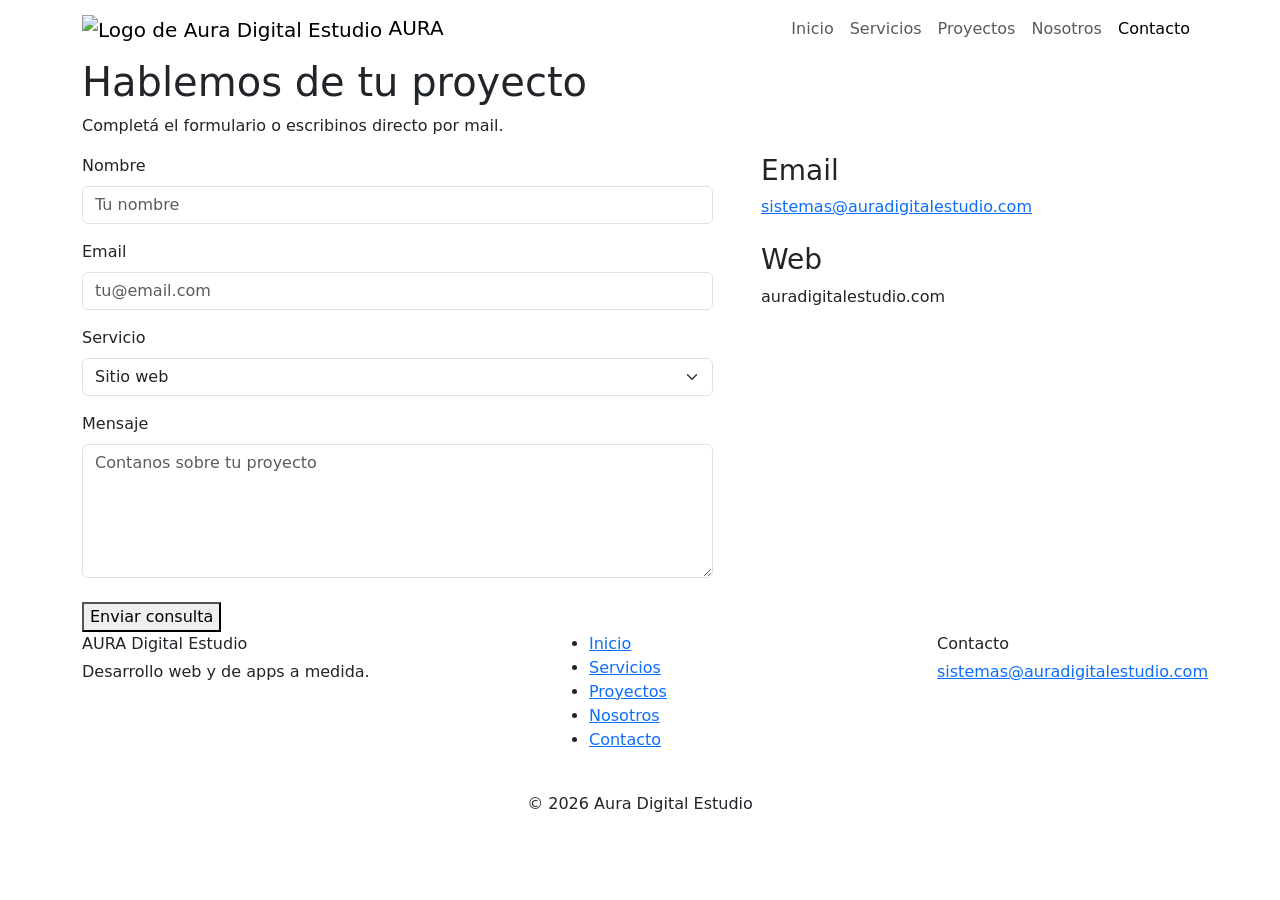
==== pages/contacto.html @ eecd5e2a "Agrega 5 páginas HTML semánticas con navbar Bootstrap, AOS y README" ====
<!DOCTYPE html>
<html lang="es">
<head>
  <meta charset="UTF-8">
  <meta name="viewport" content="width=device-width, initial-scale=1.0">
  <title>Contacto | Aura Digital Estudio</title>
  <meta name="description" content="Contactá a Aura Digital Estudio para cotizar tu sitio web o aplicación.">
  <meta name="keywords" content="contacto, presupuesto web, cotizar sitio, Aura Digital Estudio">
  <link rel="icon" href="../assets/img/logo-aura.svg" type="image/svg+xml">
  <link rel="preconnect" href="https://fonts.googleapis.com">
  <link href="https://fonts.googleapis.com/css2?family=Poppins:wght@400;500;600;700&display=swap" rel="stylesheet">
  <link href="https://cdn.jsdelivr.net/npm/bootstrap@5.3.3/dist/css/bootstrap.min.css" rel="stylesheet">
  <link href="https://unpkg.com/aos@2.3.4/dist/aos.css" rel="stylesheet">
  <link rel="stylesheet" href="../styles/main.css">
</head>
<body>
  <header>
    <nav class="navbar navbar-expand-lg navbar-aura sticky-top" aria-label="Navegación principal">
      <div class="container">
        <a class="navbar-brand" href="../index.html">
          <img src="../assets/img/logo-aura.svg" alt="Logo de Aura Digital Estudio">
          <span>AURA</span>
        </a>
        <button class="navbar-toggler" type="button" data-bs-toggle="collapse" data-bs-target="#navAura" aria-controls="navAura" aria-expanded="false" aria-label="Abrir menú">
          <span class="navbar-toggler-icon"></span>
        </button>
        <div class="collapse navbar-collapse" id="navAura">
          <ul class="navbar-nav ms-auto">
          <li class="nav-item"><a class="nav-link" href="../index.html">Inicio</a></li>
          <li class="nav-item"><a class="nav-link" href="servicios.html">Servicios</a></li>
          <li class="nav-item"><a class="nav-link" href="proyectos.html">Proyectos</a></li>
          <li class="nav-item"><a class="nav-link" href="nosotros.html">Nosotros</a></li>
          <li class="nav-item"><a class="nav-link active" aria-current="page" href="contacto.html">Contacto</a></li>
          </ul>
        </div>
      </div>
    </nav>
  </header>

  <main>
    <section class="page-hero">
      <div class="container">
        <h1 data-aos="fade-down">Hablemos de tu <span class="text-gradient">proyecto</span></h1>
        <p data-aos="fade-up">Completá el formulario o escribinos directo por mail.</p>
      </div>
    </section>

    <section class="section">
      <div class="container">
        <div class="row g-5">
          <div class="col-12 col-lg-7" data-aos="fade-up">
            <form class="contact-form" action="mailto:sistemas@auradigitalestudio.com" method="post" enctype="text/plain">
              <div class="mb-3">
                <label for="nombre" class="form-label">Nombre</label>
                <input type="text" class="form-control" id="nombre" name="nombre" placeholder="Tu nombre" required>
              </div>
              <div class="mb-3">
                <label for="email" class="form-label">Email</label>
                <input type="email" class="form-control" id="email" name="email" placeholder="tu@email.com" required>
              </div>
              <div class="mb-3">
                <label for="servicio" class="form-label">Servicio</label>
                <select class="form-select" id="servicio" name="servicio">
                  <option>Sitio web</option>
                  <option>Tienda online</option>
                  <option>Aplicación a medida</option>
                  <option>Otro</option>
                </select>
              </div>
              <div class="mb-4">
                <label for="mensaje" class="form-label">Mensaje</label>
                <textarea class="form-control" id="mensaje" name="mensaje" rows="5" placeholder="Contanos sobre tu proyecto" required></textarea>
              </div>
              <button type="submit" class="btn-aura">Enviar consulta</button>
            </form>
          </div>
          <aside class="col-12 col-lg-5" data-aos="fade-left">
            <article class="value-card mb-4">
              <h3>Email</h3>
              <p><a href="mailto:sistemas@auradigitalestudio.com">sistemas@auradigitalestudio.com</a></p>
            </article>
            <article class="value-card">
              <h3>Web</h3>
              <p>auradigitalestudio.com</p>
            </article>
          </aside>
        </div>
      </div>
    </section>
  </main>

  <footer class="footer">
    <div class="container">
      <div class="row gy-4">
        <div class="col-12 col-md-5">
          <p class="footer__brand mb-1">AURA Digital Estudio</p>
          <p class="mb-0">Desarrollo web y de apps a medida.</p>
        </div>
        <nav class="col-6 col-md-4" aria-label="Enlaces del pie">
          <ul>
            <li><a href="../index.html">Inicio</a></li>
            <li><a href="servicios.html">Servicios</a></li>
            <li><a href="proyectos.html">Proyectos</a></li>
            <li><a href="nosotros.html">Nosotros</a></li>
            <li><a href="contacto.html">Contacto</a></li>
          </ul>
        </nav>
        <div class="col-6 col-md-3">
          <p class="mb-1">Contacto</p>
          <a href="mailto:sistemas@auradigitalestudio.com">sistemas@auradigitalestudio.com</a>
        </div>
      </div>
      <p class="text-center mt-4 mb-0">&copy; 2026 Aura Digital Estudio</p>
    </div>
  </footer>

  <script src="https://cdn.jsdelivr.net/npm/bootstrap@5.3.3/dist/js/bootstrap.bundle.min.js"></script>
  <script src="https://unpkg.com/aos@2.3.4/dist/aos.js"></script>
  <script>AOS.init({ duration: 800, once: true });</script>
</body>
</html>
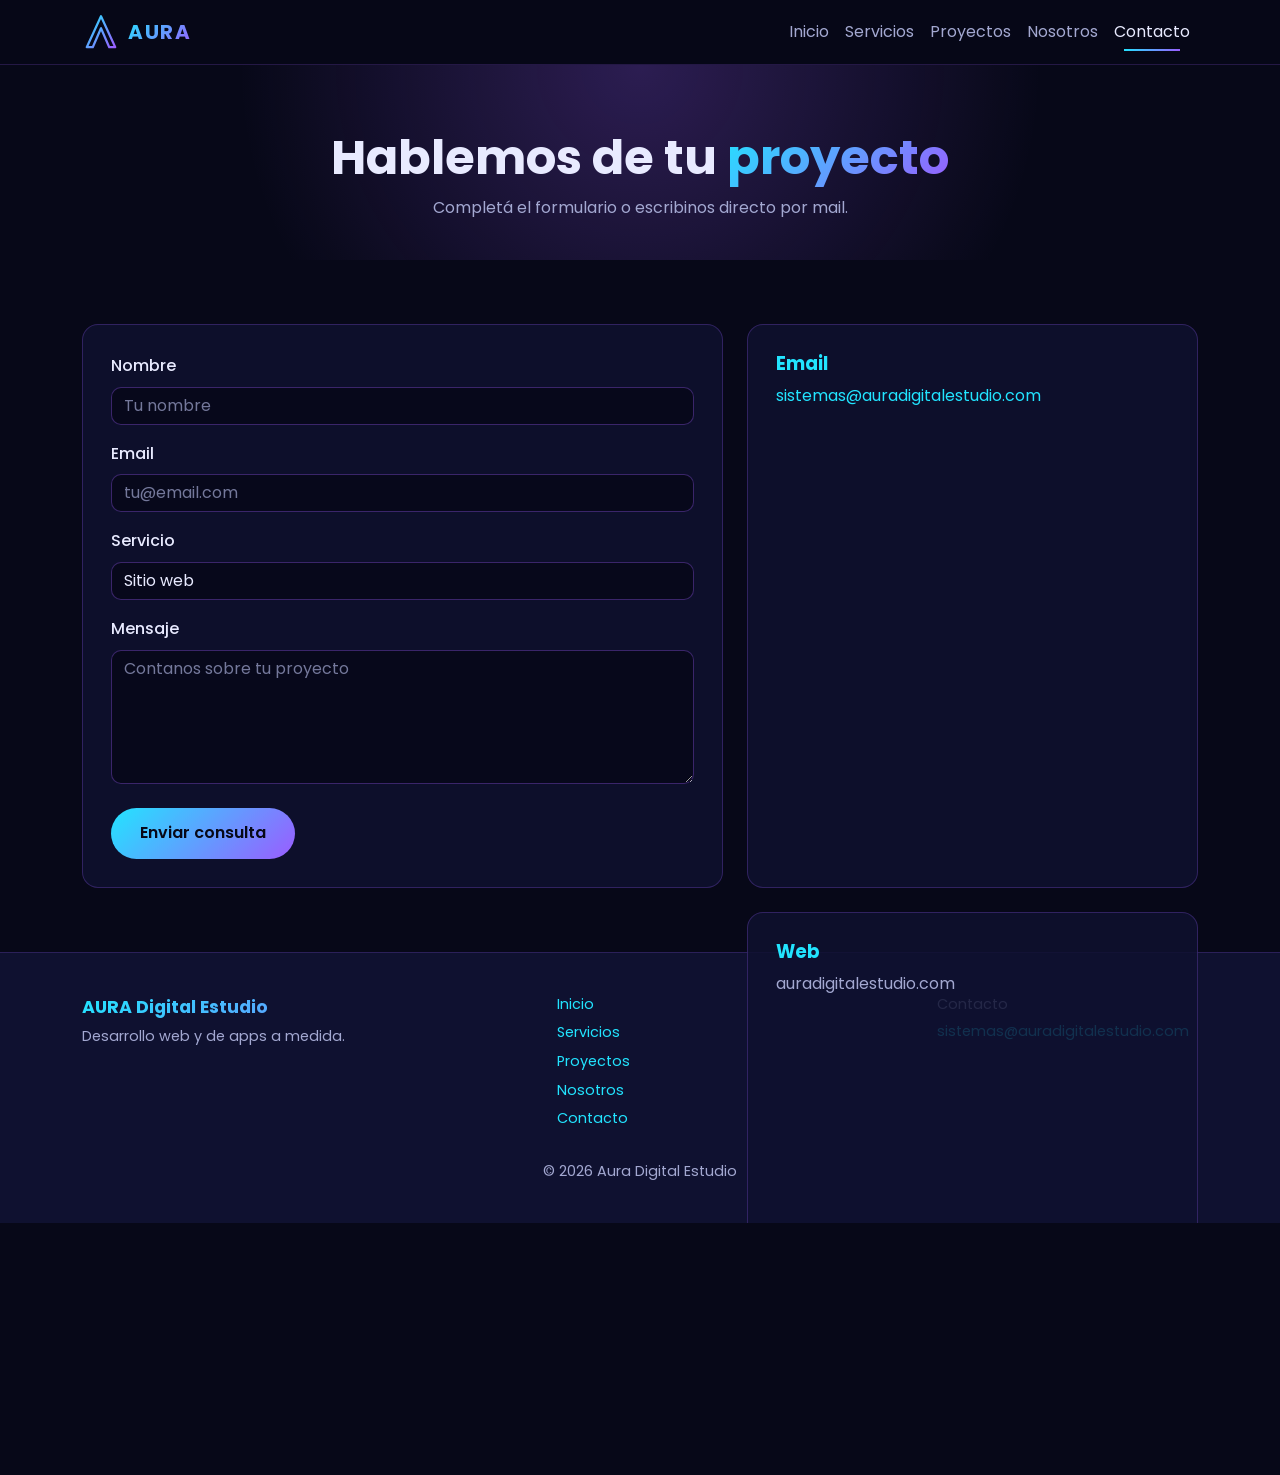
==== commit 5c5e855a: "Corrige scroll horizontal en mobile y ajusta textos largos" ====
--- a/pages/contacto.html
+++ b/pages/contacto.html
@@ -47,7 +47,7 @@
 
     <section class="section">
       <div class="container">
-        <div class="row g-5">
+        <div class="row g-4">
           <div class="col-12 col-lg-7" data-aos="fade-up">
             <form class="contact-form" action="mailto:sistemas@auradigitalestudio.com" method="post" enctype="text/plain">
               <div class="mb-3">
--- a/styles/main.css
+++ b/styles/main.css
@@ -0,0 +1,382 @@
+.cta, .steps .step, .contact-form, .service-card, .client-card, .value-card {
+  background: rgba(15, 17, 48, 0.85);
+  border: 1px solid rgba(155, 92, 255, 0.25);
+  border-radius: 16px;
+  padding: 1.75rem;
+  height: 100%;
+}
+
+.section {
+  padding: 4rem 0;
+}
+
+*, *::before, *::after {
+  box-sizing: border-box;
+}
+
+html {
+  scroll-behavior: smooth;
+  overflow-x: hidden;
+}
+
+main {
+  overflow-x: clip;
+}
+
+body {
+  margin: 0;
+  font-family: "Poppins", system-ui, sans-serif;
+  background: #070818;
+  color: #e8eaff;
+  overflow-x: hidden;
+  line-height: 1.6;
+}
+
+img {
+  max-width: 100%;
+  height: auto;
+  display: block;
+}
+
+a {
+  color: #22e4ff;
+  text-decoration: none;
+  transition: color 0.3s ease;
+}
+a:hover {
+  color: #9b5cff;
+}
+
+h1, h2, h3 {
+  font-weight: 700;
+  line-height: 1.2;
+}
+
+.text-gradient {
+  background: linear-gradient(135deg, #22e4ff 0%, #9b5cff 100%);
+  -webkit-background-clip: text;
+  background-clip: text;
+  color: transparent;
+}
+
+.text-muted-aura {
+  color: #a3a8d1;
+}
+
+.section--alt {
+  background: #0f1130;
+}
+.section__title {
+  font-size: clamp(1.75rem, 4vw, 2.5rem);
+  margin-bottom: 1rem;
+  text-align: center;
+}
+.section__lead {
+  color: #a3a8d1;
+  text-align: center;
+  max-width: 640px;
+  margin: 0 auto 2.5rem;
+}
+
+@keyframes float {
+  0%, 100% {
+    transform: translateY(0);
+  }
+  50% {
+    transform: translateY(-14px);
+  }
+}
+@keyframes glow-pulse {
+  0%, 100% {
+    filter: drop-shadow(0 0 8px rgba(34, 228, 255, 0.6));
+  }
+  50% {
+    filter: drop-shadow(0 0 22px rgba(155, 92, 255, 0.9));
+  }
+}
+.anim-float {
+  animation: float 5s ease-in-out infinite;
+}
+
+.anim-glow {
+  animation: glow-pulse 4s ease-in-out infinite;
+}
+
+@media (prefers-reduced-motion: reduce) {
+  .anim-float, .anim-glow {
+    animation: none;
+  }
+}
+.navbar-aura {
+  background: rgba(7, 8, 24, 0.9);
+  backdrop-filter: blur(10px);
+  border-bottom: 1px solid rgba(155, 92, 255, 0.2);
+}
+.navbar-aura .navbar-brand {
+  display: flex;
+  flex-direction: row;
+  align-items: center;
+  justify-content: center;
+  gap: 0.5rem;
+  color: #e8eaff;
+  font-weight: 700;
+  letter-spacing: 0.08em;
+}
+.navbar-aura .navbar-brand img {
+  width: 38px;
+}
+.navbar-aura .navbar-brand span {
+  background: linear-gradient(135deg, #22e4ff 0%, #9b5cff 100%);
+  -webkit-background-clip: text;
+  background-clip: text;
+  color: transparent;
+}
+.navbar-aura .nav-link {
+  color: #a3a8d1;
+  position: relative;
+  transition: color 0.3s ease;
+}
+.navbar-aura .nav-link::after {
+  content: "";
+  position: absolute;
+  left: 50%;
+  bottom: 2px;
+  width: 0;
+  height: 2px;
+  background: linear-gradient(135deg, #22e4ff 0%, #9b5cff 100%);
+  transition: width 0.3s ease, left 0.3s ease;
+}
+.navbar-aura .nav-link:hover, .navbar-aura .nav-link.active {
+  color: #e8eaff;
+}
+.navbar-aura .nav-link:hover::after, .navbar-aura .nav-link.active::after {
+  width: 60%;
+  left: 20%;
+}
+.navbar-aura .navbar-toggler {
+  border-color: rgba(34, 228, 255, 0.5);
+}
+.navbar-aura .navbar-toggler:focus {
+  box-shadow: 0 0 6px rgba(34, 228, 255, 0.55), 0 0 12px rgba(34, 228, 255, 0.25);
+}
+.navbar-aura .navbar-toggler-icon {
+  filter: invert(1);
+}
+
+.footer {
+  background: #0f1130;
+  border-top: 1px solid rgba(155, 92, 255, 0.2);
+  padding: 2.5rem 0;
+  color: #a3a8d1;
+  font-size: 0.9rem;
+}
+.footer a {
+  overflow-wrap: anywhere;
+}
+.footer__brand {
+  background: linear-gradient(135deg, #22e4ff 0%, #9b5cff 100%);
+  -webkit-background-clip: text;
+  background-clip: text;
+  color: transparent;
+  font-weight: 700;
+  font-size: 1.1rem;
+}
+.footer ul {
+  list-style: none;
+  padding: 0;
+  margin: 0;
+}
+.footer ul li {
+  margin-bottom: 0.35rem;
+}
+
+.btn-aura {
+  display: inline-block;
+  padding: 0.8rem 1.8rem;
+  border-radius: 999px;
+  border: none;
+  font-weight: 600;
+  color: #070818;
+  background: linear-gradient(135deg, #22e4ff 0%, #9b5cff 100%);
+  transition: transform 0.3s ease, box-shadow 0.3s ease;
+}
+.btn-aura:hover {
+  color: #070818;
+  transform: translateY(-3px);
+  box-shadow: 0 0 14px rgba(34, 228, 255, 0.55), 0 0 28px rgba(34, 228, 255, 0.25);
+}
+.btn-aura--outline {
+  background: transparent;
+  color: #e8eaff;
+  border: 2px solid #22e4ff;
+}
+.btn-aura--outline:hover {
+  color: #e8eaff;
+  background: rgba(34, 228, 255, 0.1);
+}
+
+.service-card {
+  transition: transform 0.3s ease, border-color 0.3s ease;
+}
+.service-card__icon {
+  font-size: 2.25rem;
+  margin-bottom: 1rem;
+}
+.service-card h3 {
+  font-size: 1.3rem;
+}
+.service-card p {
+  color: #a3a8d1;
+}
+.service-card:hover {
+  transform: translateY(-6px);
+  border-color: #22e4ff;
+  box-shadow: 0 0 10px rgba(155, 92, 255, 0.55), 0 0 20px rgba(155, 92, 255, 0.25);
+}
+.service-card--soon {
+  opacity: 0.7;
+}
+.service-card--soon .badge-soon {
+  display: inline-block;
+  font-size: 0.75rem;
+  padding: 0.2rem 0.7rem;
+  border-radius: 999px;
+  border: 1px solid #9b5cff;
+  color: #9b5cff;
+  margin-bottom: 0.75rem;
+}
+
+.client-card {
+  display: flex;
+  flex-direction: column;
+  align-items: center;
+  justify-content: center;
+  gap: 0.5rem;
+  text-align: center;
+  font-size: 1.25rem;
+  font-weight: 600;
+  letter-spacing: 0.06em;
+  transition: border-color 0.3s ease;
+}
+.client-card:hover {
+  border-color: #22e4ff;
+}
+
+.value-card {
+  overflow-wrap: anywhere;
+}
+.value-card h3 {
+  font-size: 1.15rem;
+  color: #22e4ff;
+}
+.value-card p {
+  color: #a3a8d1;
+  margin: 0;
+}
+
+.contact-form label {
+  color: #e8eaff;
+  font-weight: 500;
+}
+.contact-form .form-control, .contact-form .form-select {
+  background: rgba(7, 8, 24, 0.8);
+  border: 1px solid rgba(155, 92, 255, 0.35);
+  color: #e8eaff;
+  border-radius: 10px;
+  transition: border-color 0.3s ease, box-shadow 0.3s ease;
+}
+.contact-form .form-control::placeholder, .contact-form .form-select::placeholder {
+  color: rgba(163, 168, 209, 0.7);
+}
+.contact-form .form-control:focus, .contact-form .form-select:focus {
+  border-color: #22e4ff;
+  background: rgba(7, 8, 24, 0.9);
+  color: #e8eaff;
+  box-shadow: 0 0 6px rgba(34, 228, 255, 0.55), 0 0 12px rgba(34, 228, 255, 0.25);
+}
+.contact-form .form-select option {
+  background: #070818;
+}
+
+.hero {
+  min-height: calc(100vh - 70px);
+  display: flex;
+  flex-direction: column;
+  align-items: center;
+  justify-content: center;
+  gap: 1rem;
+  text-align: center;
+  padding: 3rem 0;
+  background: radial-gradient(circle at 20% 30%, rgba(155, 92, 255, 0.25), transparent 45%), radial-gradient(circle at 80% 70%, rgba(34, 228, 255, 0.18), transparent 45%), #070818;
+}
+.hero__logo {
+  width: 140px;
+  margin: 0 auto 1.5rem;
+}
+@media (min-width: 768px) {
+  .hero__logo {
+    width: 180px;
+  }
+}
+.hero__title {
+  font-size: clamp(2rem, 6vw, 3.75rem);
+  margin-bottom: 1rem;
+}
+.hero__text {
+  color: #a3a8d1;
+  max-width: 620px;
+  margin: 0 auto 2rem;
+  font-size: 1.05rem;
+}
+.hero__actions {
+  display: flex;
+  flex-direction: row;
+  align-items: center;
+  justify-content: center;
+  gap: 1rem;
+  flex-wrap: wrap;
+}
+
+.page-hero {
+  padding: 4rem 0 2.5rem;
+  text-align: center;
+  background: radial-gradient(circle at 50% 0%, rgba(155, 92, 255, 0.25), transparent 60%), #070818;
+}
+.page-hero h1 {
+  font-size: clamp(2rem, 5vw, 3rem);
+}
+.page-hero p {
+  color: #a3a8d1;
+  max-width: 620px;
+  margin: 0 auto;
+}
+
+.cta {
+  text-align: center;
+  background: linear-gradient(135deg, rgba(34, 228, 255, 0.12), rgba(155, 92, 255, 0.18));
+}
+
+.steps {
+  counter-reset: step;
+}
+.steps .step {
+  position: relative;
+  padding-top: 3rem;
+}
+.steps .step::before {
+  counter-increment: step;
+  content: "0" counter(step);
+  position: absolute;
+  top: 1rem;
+  left: 1.75rem;
+  font-weight: 700;
+  background: linear-gradient(135deg, #22e4ff 0%, #9b5cff 100%);
+  -webkit-background-clip: text;
+  background-clip: text;
+  color: transparent;
+  font-size: 1.5rem;
+}
+.steps .step p {
+  color: #a3a8d1;
+  margin: 0;
+}
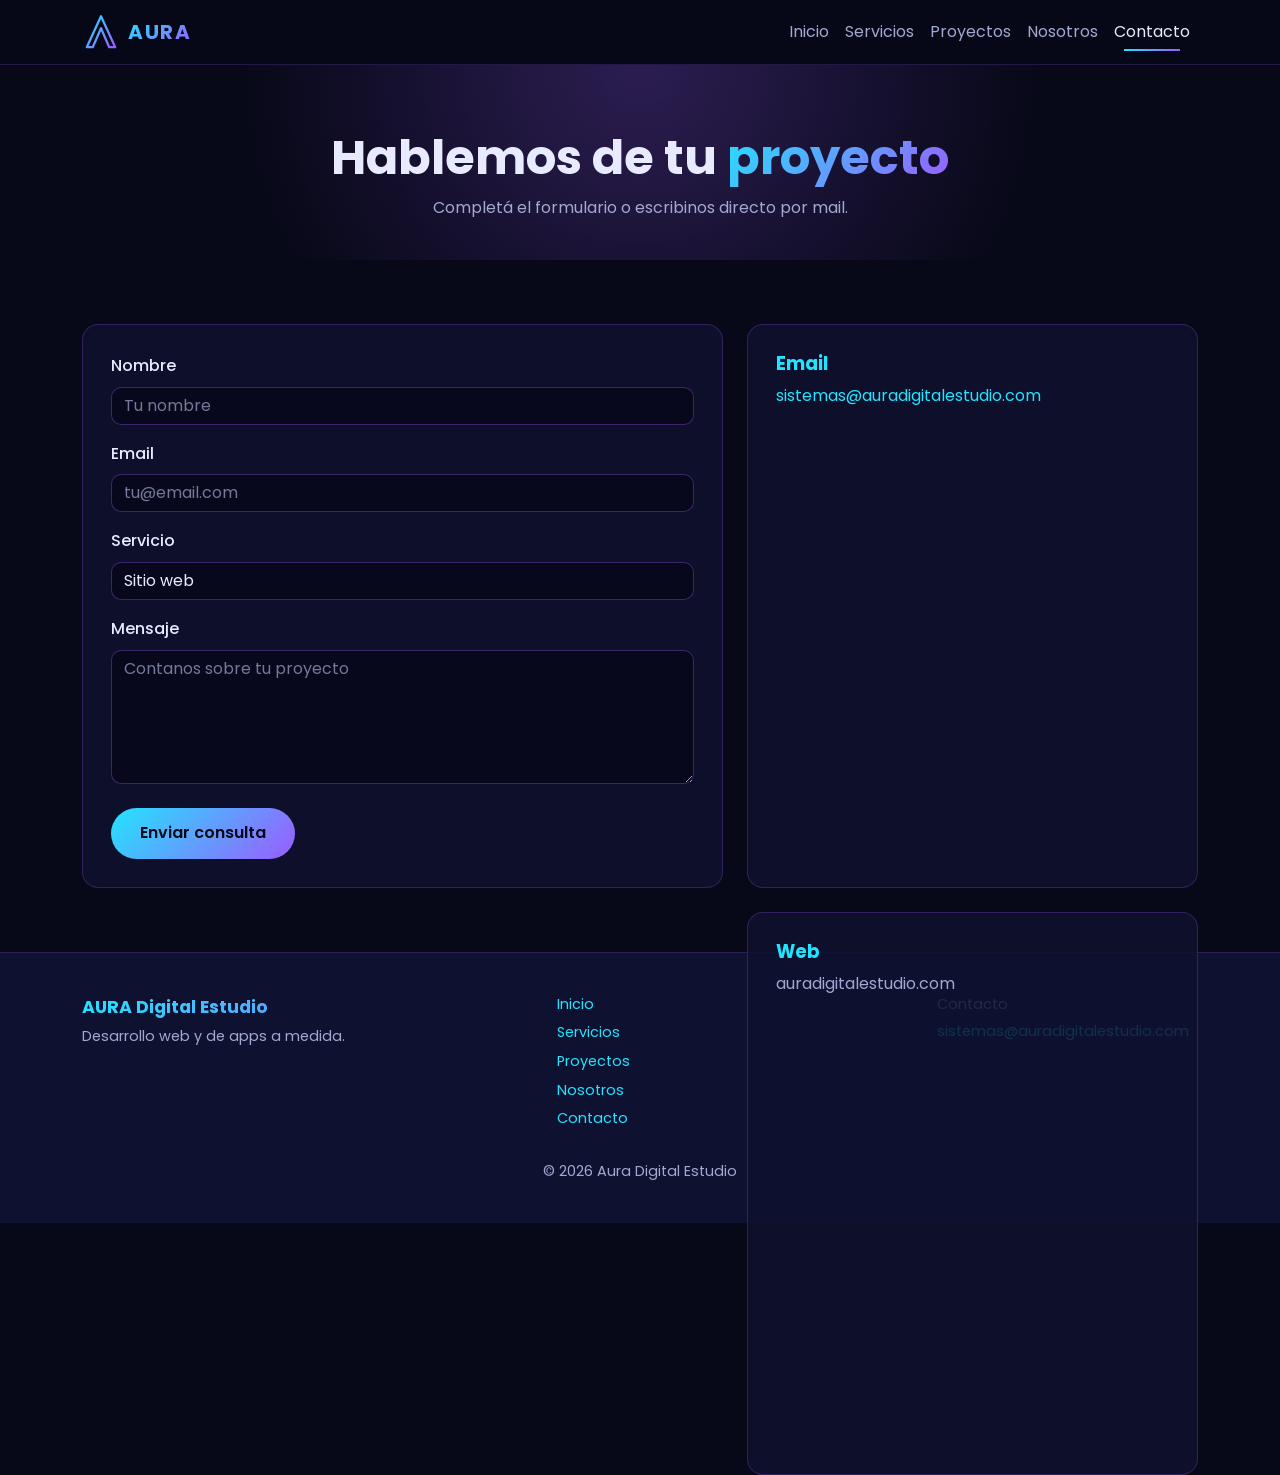
==== commit 8fb3a3f1: "Corrige navbar sticky, agrega Netlify Forms, SRI en CDNs y mejoras de accesibilidad" ====
--- a/pages/contacto.html
+++ b/pages/contacto.html
@@ -8,17 +8,18 @@
   <meta name="keywords" content="contacto, presupuesto web, cotizar sitio, Aura Digital Estudio">
   <link rel="icon" href="../assets/img/logo-aura.svg" type="image/svg+xml">
   <link rel="preconnect" href="https://fonts.googleapis.com">
+  <link rel="preconnect" href="https://fonts.gstatic.com" crossorigin>
   <link href="https://fonts.googleapis.com/css2?family=Poppins:wght@400;500;600;700&display=swap" rel="stylesheet">
-  <link href="https://cdn.jsdelivr.net/npm/bootstrap@5.3.3/dist/css/bootstrap.min.css" rel="stylesheet">
-  <link href="https://unpkg.com/aos@2.3.4/dist/aos.css" rel="stylesheet">
+  <link href="https://cdn.jsdelivr.net/npm/bootstrap@5.3.3/dist/css/bootstrap.min.css" rel="stylesheet" integrity="sha384-QWTKZyjpPEjISv5WaRU9OFeRpok6YctnYmDr5pNlyT2bRjXh0JMhjY6hW+ALEwIH" crossorigin="anonymous">
+  <link href="https://unpkg.com/aos@2.3.4/dist/aos.css" rel="stylesheet" integrity="sha384-/rJKQnzOkEo+daG0jMjU1IwwY9unxt1NBw3Ef2fmOJ3PW/TfAg2KXVoWwMZQZtw9" crossorigin="anonymous">
   <link rel="stylesheet" href="../styles/main.css">
 </head>
 <body>
-  <header>
-    <nav class="navbar navbar-expand-lg navbar-aura sticky-top" aria-label="Navegación principal">
+  <header class="sticky-top">
+    <nav class="navbar navbar-expand-lg navbar-aura" aria-label="Navegación principal">
       <div class="container">
         <a class="navbar-brand" href="../index.html">
-          <img src="../assets/img/logo-aura.svg" alt="Logo de Aura Digital Estudio">
+          <img src="../assets/img/logo-aura.svg" alt="Logo de Aura Digital Estudio" width="38" height="38">
           <span>AURA</span>
         </a>
         <button class="navbar-toggler" type="button" data-bs-toggle="collapse" data-bs-target="#navAura" aria-controls="navAura" aria-expanded="false" aria-label="Abrir menú">
@@ -49,7 +50,9 @@
       <div class="container">
         <div class="row g-4">
           <div class="col-12 col-lg-7" data-aos="fade-up">
-            <form class="contact-form" action="mailto:sistemas@auradigitalestudio.com" method="post" enctype="text/plain">
+            <form class="contact-form" name="contacto" method="POST" data-netlify="true" netlify-honeypot="bot-field">
+              <input type="hidden" name="form-name" value="contacto">
+              <p class="d-none"><label>No completar: <input name="bot-field"></label></p>
               <div class="mb-3">
                 <label for="nombre" class="form-label">Nombre</label>
                 <input type="text" class="form-control" id="nombre" name="nombre" placeholder="Tu nombre" required>
@@ -74,7 +77,8 @@
               <button type="submit" class="btn-aura">Enviar consulta</button>
             </form>
           </div>
-          <aside class="col-12 col-lg-5" data-aos="fade-left">
+          <aside class="col-12 col-lg-5" data-aos="fade-left" aria-labelledby="datos-contacto">
+            <h2 id="datos-contacto" class="visually-hidden">Datos de contacto</h2>
             <article class="value-card mb-4">
               <h3>Email</h3>
               <p><a href="mailto:sistemas@auradigitalestudio.com">sistemas@auradigitalestudio.com</a></p>
@@ -114,8 +118,14 @@
     </div>
   </footer>
 
-  <script src="https://cdn.jsdelivr.net/npm/bootstrap@5.3.3/dist/js/bootstrap.bundle.min.js"></script>
-  <script src="https://unpkg.com/aos@2.3.4/dist/aos.js"></script>
-  <script>AOS.init({ duration: 800, once: true });</script>
+  <script src="https://cdn.jsdelivr.net/npm/bootstrap@5.3.3/dist/js/bootstrap.bundle.min.js" integrity="sha384-YvpcrYf0tY3lHB60NNkmXc5s9fDVZLESaAA55NDzOxhy9GkcIdslK1eN7N6jIeHz" crossorigin="anonymous"></script>
+  <script src="https://unpkg.com/aos@2.3.4/dist/aos.js" integrity="sha384-n1AULnKdMJlK1oQCLNDL9qZsDgXtH6jRYFCpBtWFc+a9Yve0KSoMn575rk755NJZ" crossorigin="anonymous"></script>
+  <script>
+    AOS.init({
+      duration: 800,
+      once: true,
+      disable: window.matchMedia('(prefers-reduced-motion: reduce)').matches
+    });
+  </script>
 </body>
 </html>
--- a/styles/main.css
+++ b/styles/main.css
@@ -28,7 +28,6 @@
   font-family: "Poppins", system-ui, sans-serif;
   background: #070818;
   color: #e8eaff;
-  overflow-x: hidden;
   line-height: 1.6;
 }
 
@@ -300,6 +299,7 @@
 
 .hero {
   min-height: calc(100vh - 70px);
+  min-height: calc(100svh - 70px);
   display: flex;
   flex-direction: column;
   align-items: center;
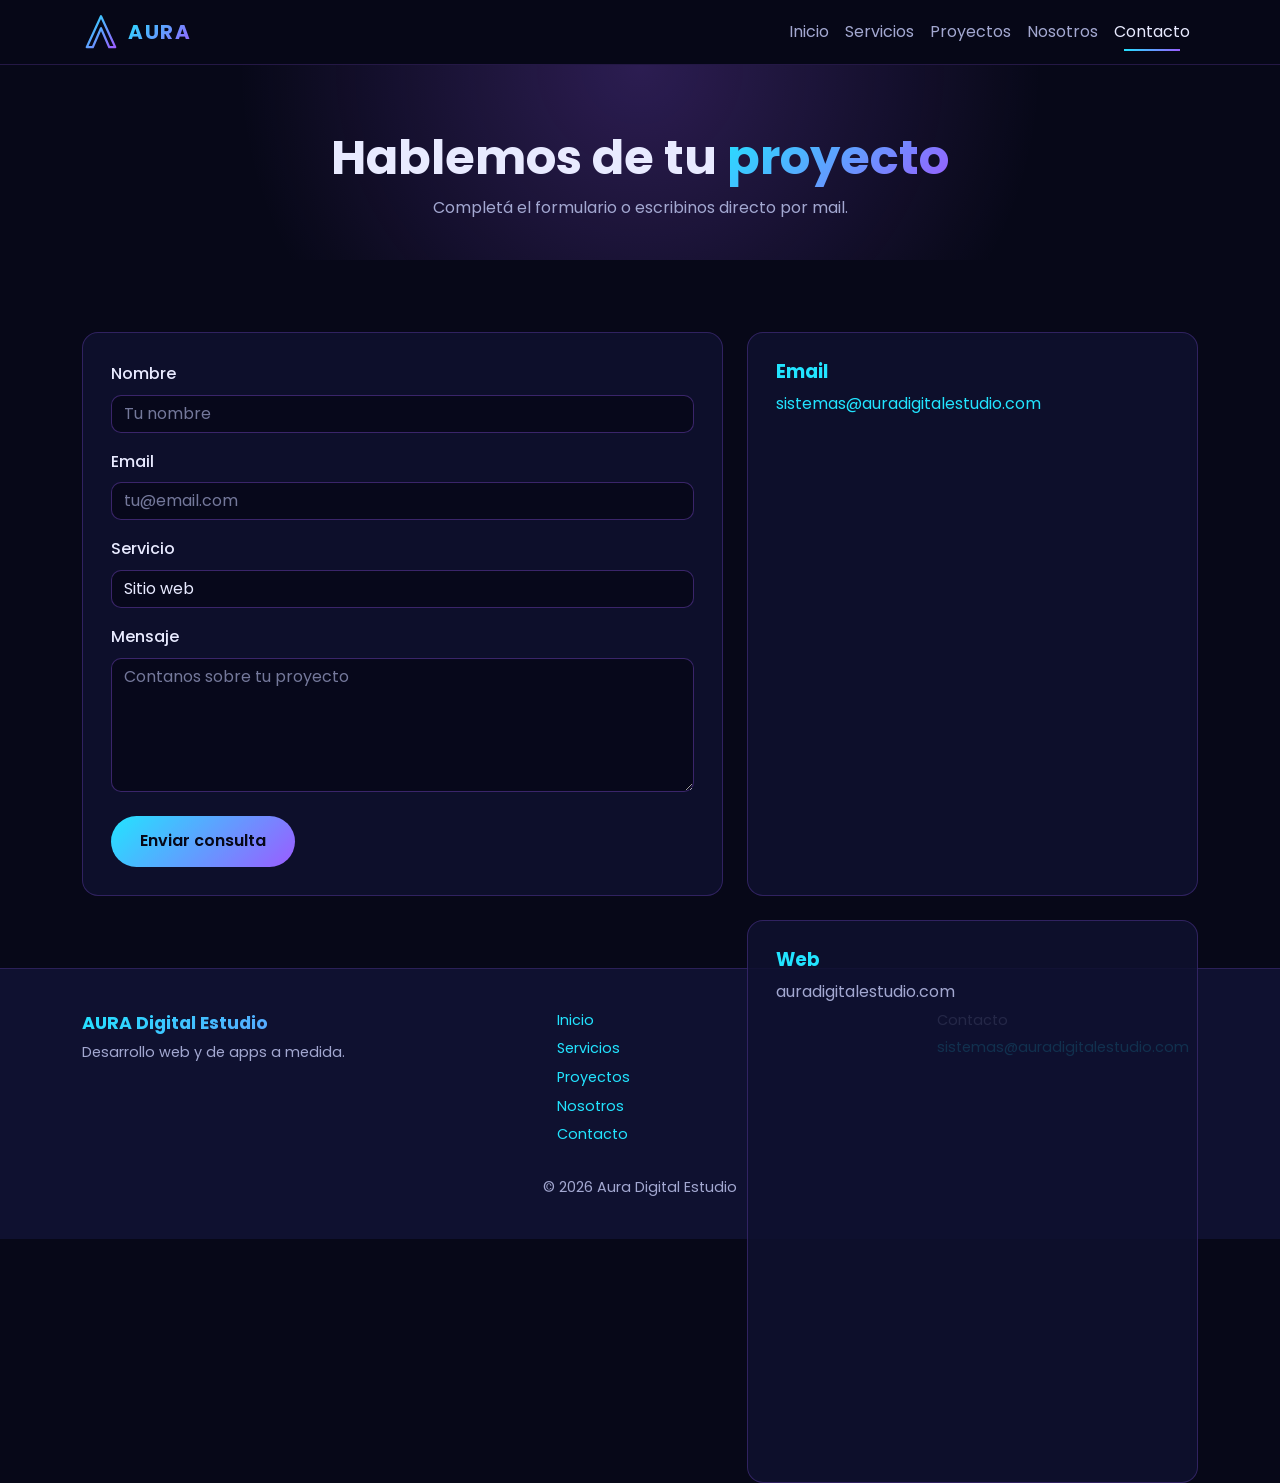
==== commit 3db0825a: "Mejora indentación y agrega media queries responsive con mixins" ====
--- a/pages/contacto.html
+++ b/pages/contacto.html
@@ -1,131 +1,194 @@
-<!DOCTYPE html>
+<!doctype html>
 <html lang="es">
-<head>
-  <meta charset="UTF-8">
-  <meta name="viewport" content="width=device-width, initial-scale=1.0">
-  <title>Contacto | Aura Digital Estudio</title>
-  <meta name="description" content="Contactá a Aura Digital Estudio para cotizar tu sitio web o aplicación.">
-  <meta name="keywords" content="contacto, presupuesto web, cotizar sitio, Aura Digital Estudio">
-  <link rel="icon" href="../assets/img/logo-aura.svg" type="image/svg+xml">
-  <link rel="preconnect" href="https://fonts.googleapis.com">
-  <link rel="preconnect" href="https://fonts.gstatic.com" crossorigin>
-  <link href="https://fonts.googleapis.com/css2?family=Poppins:wght@400;500;600;700&display=swap" rel="stylesheet">
-  <link href="https://cdn.jsdelivr.net/npm/bootstrap@5.3.3/dist/css/bootstrap.min.css" rel="stylesheet" integrity="sha384-QWTKZyjpPEjISv5WaRU9OFeRpok6YctnYmDr5pNlyT2bRjXh0JMhjY6hW+ALEwIH" crossorigin="anonymous">
-  <link href="https://unpkg.com/aos@2.3.4/dist/aos.css" rel="stylesheet" integrity="sha384-/rJKQnzOkEo+daG0jMjU1IwwY9unxt1NBw3Ef2fmOJ3PW/TfAg2KXVoWwMZQZtw9" crossorigin="anonymous">
-  <link rel="stylesheet" href="../styles/main.css">
-</head>
-<body>
-  <header class="sticky-top">
-    <nav class="navbar navbar-expand-lg navbar-aura" aria-label="Navegación principal">
+  <head>
+    <meta charset="UTF-8" />
+    <meta name="viewport" content="width=device-width, initial-scale=1.0" />
+    <title>Contacto | Aura Digital Estudio</title>
+    <meta name="description" content="Contactá a Aura Digital Estudio para cotizar tu sitio web o aplicación." />
+    <meta name="keywords" content="contacto, presupuesto web, cotizar sitio, Aura Digital Estudio" />
+    <link rel="canonical" href="https://aura-digital-estudio.netlify.app/pages/contacto.html" />
+    <link rel="icon" href="../assets/img/logo-aura.svg" type="image/svg+xml" />
+    <link rel="apple-touch-icon" href="../assets/img/apple-touch-icon.png" />
+    <meta name="theme-color" content="#070818" />
+    <!-- Open Graph / redes sociales -->
+    <meta property="og:type" content="website" />
+    <meta property="og:locale" content="es_AR" />
+    <meta property="og:site_name" content="Aura Digital Estudio" />
+    <meta property="og:title" content="Contacto | Aura Digital Estudio" />
+    <meta property="og:description" content="Contactá a Aura Digital Estudio para cotizar tu sitio web o aplicación." />
+    <meta property="og:url" content="https://aura-digital-estudio.netlify.app/pages/contacto.html" />
+    <meta property="og:image" content="https://aura-digital-estudio.netlify.app/assets/img/og-aura.jpg" />
+    <meta property="og:image:width" content="1200" />
+    <meta property="og:image:height" content="630" />
+    <meta property="og:image:alt" content="Logo de Aura Digital Estudio sobre fondo oscuro" />
+    <meta name="twitter:card" content="summary_large_image" />
+    <link rel="preconnect" href="https://fonts.googleapis.com" />
+    <link rel="preconnect" href="https://fonts.gstatic.com" crossorigin />
+    <link href="https://fonts.googleapis.com/css2?family=Poppins:wght@400;500;600;700&display=swap" rel="stylesheet" />
+    <link
+      href="https://cdn.jsdelivr.net/npm/bootstrap@5.3.3/dist/css/bootstrap.min.css"
+      rel="stylesheet"
+      integrity="sha384-QWTKZyjpPEjISv5WaRU9OFeRpok6YctnYmDr5pNlyT2bRjXh0JMhjY6hW+ALEwIH"
+      crossorigin="anonymous"
+    />
+    <link
+      href="https://unpkg.com/aos@2.3.4/dist/aos.css"
+      rel="stylesheet"
+      integrity="sha384-/rJKQnzOkEo+daG0jMjU1IwwY9unxt1NBw3Ef2fmOJ3PW/TfAg2KXVoWwMZQZtw9"
+      crossorigin="anonymous"
+    />
+    <link rel="stylesheet" href="../styles/style.css" />
+  </head>
+  <body>
+    <header class="sticky-top">
+      <nav class="navbar navbar-expand-lg navbar-aura" aria-label="Navegación principal">
+        <div class="container">
+          <a class="navbar-brand" href="../index.html">
+            <img src="../assets/img/logo-aura.svg" alt="Logo de Aura Digital Estudio" width="38" height="38" />
+            <span>AURA</span>
+          </a>
+          <button
+            class="navbar-toggler"
+            type="button"
+            data-bs-toggle="collapse"
+            data-bs-target="#navAura"
+            aria-controls="navAura"
+            aria-expanded="false"
+            aria-label="Abrir menú"
+          >
+            <span class="navbar-toggler-icon"></span>
+          </button>
+          <div class="collapse navbar-collapse" id="navAura">
+            <ul class="navbar-nav ms-auto">
+              <li class="nav-item"><a class="nav-link" href="../index.html">Inicio</a></li>
+              <li class="nav-item"><a class="nav-link" href="servicios.html">Servicios</a></li>
+              <li class="nav-item"><a class="nav-link" href="proyectos.html">Proyectos</a></li>
+              <li class="nav-item"><a class="nav-link" href="nosotros.html">Nosotros</a></li>
+              <li class="nav-item"><a class="nav-link active" aria-current="page" href="contacto.html">Contacto</a></li>
+            </ul>
+          </div>
+        </div>
+      </nav>
+    </header>
+
+    <main>
+      <section class="page-hero">
+        <div class="container">
+          <h1 data-aos="fade-down">
+            Hablemos de tu
+            <span class="text-gradient">proyecto</span>
+          </h1>
+          <p data-aos="fade-up">Completá el formulario o escribinos directo por mail.</p>
+        </div>
+      </section>
+
+      <section class="section">
+        <div class="container">
+          <div class="row g-4">
+            <div class="col-12 col-lg-7" data-aos="fade-up">
+              <form class="contact-form" name="contacto" method="POST" data-netlify="true" netlify-honeypot="bot-field">
+                <input type="hidden" name="form-name" value="contacto" />
+                <p class="d-none">
+                  <label>
+                    No completar:
+                    <input name="bot-field" />
+                  </label>
+                </p>
+                <div class="mb-3">
+                  <label for="nombre" class="form-label">Nombre</label>
+                  <input type="text" class="form-control" id="nombre" name="nombre" placeholder="Tu nombre" required />
+                </div>
+                <div class="mb-3">
+                  <label for="email" class="form-label">Email</label>
+                  <input
+                    type="email"
+                    class="form-control"
+                    id="email"
+                    name="email"
+                    placeholder="tu@email.com"
+                    required
+                  />
+                </div>
+                <div class="mb-3">
+                  <label for="servicio" class="form-label">Servicio</label>
+                  <select class="form-select" id="servicio" name="servicio">
+                    <option>Sitio web</option>
+                    <option>Tienda online</option>
+                    <option>Aplicación a medida</option>
+                    <option>Otro</option>
+                  </select>
+                </div>
+                <div class="mb-4">
+                  <label for="mensaje" class="form-label">Mensaje</label>
+                  <textarea
+                    class="form-control"
+                    id="mensaje"
+                    name="mensaje"
+                    rows="5"
+                    placeholder="Contanos sobre tu proyecto"
+                    required
+                  ></textarea>
+                </div>
+                <button type="submit" class="btn-aura">Enviar consulta</button>
+              </form>
+            </div>
+            <aside class="col-12 col-lg-5" data-aos="fade-left" aria-labelledby="datos-contacto">
+              <h2 id="datos-contacto" class="visually-hidden">Datos de contacto</h2>
+              <article class="value-card mb-4">
+                <h3>Email</h3>
+                <p><a href="mailto:sistemas@auradigitalestudio.com">sistemas@auradigitalestudio.com</a></p>
+              </article>
+              <article class="value-card">
+                <h3>Web</h3>
+                <p>auradigitalestudio.com</p>
+              </article>
+            </aside>
+          </div>
+        </div>
+      </section>
+    </main>
+
+    <footer class="footer">
       <div class="container">
-        <a class="navbar-brand" href="../index.html">
-          <img src="../assets/img/logo-aura.svg" alt="Logo de Aura Digital Estudio" width="38" height="38">
-          <span>AURA</span>
-        </a>
-        <button class="navbar-toggler" type="button" data-bs-toggle="collapse" data-bs-target="#navAura" aria-controls="navAura" aria-expanded="false" aria-label="Abrir menú">
-          <span class="navbar-toggler-icon"></span>
-        </button>
-        <div class="collapse navbar-collapse" id="navAura">
-          <ul class="navbar-nav ms-auto">
-          <li class="nav-item"><a class="nav-link" href="../index.html">Inicio</a></li>
-          <li class="nav-item"><a class="nav-link" href="servicios.html">Servicios</a></li>
-          <li class="nav-item"><a class="nav-link" href="proyectos.html">Proyectos</a></li>
-          <li class="nav-item"><a class="nav-link" href="nosotros.html">Nosotros</a></li>
-          <li class="nav-item"><a class="nav-link active" aria-current="page" href="contacto.html">Contacto</a></li>
-          </ul>
+        <div class="row gy-4">
+          <div class="col-12 col-md-5">
+            <p class="footer__brand mb-1">AURA Digital Estudio</p>
+            <p class="mb-0">Desarrollo web y de apps a medida.</p>
+          </div>
+          <nav class="col-6 col-md-4" aria-label="Enlaces del pie">
+            <ul>
+              <li><a href="../index.html">Inicio</a></li>
+              <li><a href="servicios.html">Servicios</a></li>
+              <li><a href="proyectos.html">Proyectos</a></li>
+              <li><a href="nosotros.html">Nosotros</a></li>
+              <li><a href="contacto.html">Contacto</a></li>
+            </ul>
+          </nav>
+          <div class="col-6 col-md-3">
+            <p class="mb-1">Contacto</p>
+            <a href="mailto:sistemas@auradigitalestudio.com">sistemas@auradigitalestudio.com</a>
+          </div>
         </div>
+        <p class="text-center mt-4 mb-0">&copy; 2026 Aura Digital Estudio</p>
       </div>
-    </nav>
-  </header>
+    </footer>
 
-  <main>
-    <section class="page-hero">
-      <div class="container">
-        <h1 data-aos="fade-down">Hablemos de tu <span class="text-gradient">proyecto</span></h1>
-        <p data-aos="fade-up">Completá el formulario o escribinos directo por mail.</p>
-      </div>
-    </section>
-
-    <section class="section">
-      <div class="container">
-        <div class="row g-4">
-          <div class="col-12 col-lg-7" data-aos="fade-up">
-            <form class="contact-form" name="contacto" method="POST" data-netlify="true" netlify-honeypot="bot-field">
-              <input type="hidden" name="form-name" value="contacto">
-              <p class="d-none"><label>No completar: <input name="bot-field"></label></p>
-              <div class="mb-3">
-                <label for="nombre" class="form-label">Nombre</label>
-                <input type="text" class="form-control" id="nombre" name="nombre" placeholder="Tu nombre" required>
-              </div>
-              <div class="mb-3">
-                <label for="email" class="form-label">Email</label>
-                <input type="email" class="form-control" id="email" name="email" placeholder="tu@email.com" required>
-              </div>
-              <div class="mb-3">
-                <label for="servicio" class="form-label">Servicio</label>
-                <select class="form-select" id="servicio" name="servicio">
-                  <option>Sitio web</option>
-                  <option>Tienda online</option>
-                  <option>Aplicación a medida</option>
-                  <option>Otro</option>
-                </select>
-              </div>
-              <div class="mb-4">
-                <label for="mensaje" class="form-label">Mensaje</label>
-                <textarea class="form-control" id="mensaje" name="mensaje" rows="5" placeholder="Contanos sobre tu proyecto" required></textarea>
-              </div>
-              <button type="submit" class="btn-aura">Enviar consulta</button>
-            </form>
-          </div>
-          <aside class="col-12 col-lg-5" data-aos="fade-left" aria-labelledby="datos-contacto">
-            <h2 id="datos-contacto" class="visually-hidden">Datos de contacto</h2>
-            <article class="value-card mb-4">
-              <h3>Email</h3>
-              <p><a href="mailto:sistemas@auradigitalestudio.com">sistemas@auradigitalestudio.com</a></p>
-            </article>
-            <article class="value-card">
-              <h3>Web</h3>
-              <p>auradigitalestudio.com</p>
-            </article>
-          </aside>
-        </div>
-      </div>
-    </section>
-  </main>
-
-  <footer class="footer">
-    <div class="container">
-      <div class="row gy-4">
-        <div class="col-12 col-md-5">
-          <p class="footer__brand mb-1">AURA Digital Estudio</p>
-          <p class="mb-0">Desarrollo web y de apps a medida.</p>
-        </div>
-        <nav class="col-6 col-md-4" aria-label="Enlaces del pie">
-          <ul>
-            <li><a href="../index.html">Inicio</a></li>
-            <li><a href="servicios.html">Servicios</a></li>
-            <li><a href="proyectos.html">Proyectos</a></li>
-            <li><a href="nosotros.html">Nosotros</a></li>
-            <li><a href="contacto.html">Contacto</a></li>
-          </ul>
-        </nav>
-        <div class="col-6 col-md-3">
-          <p class="mb-1">Contacto</p>
-          <a href="mailto:sistemas@auradigitalestudio.com">sistemas@auradigitalestudio.com</a>
-        </div>
-      </div>
-      <p class="text-center mt-4 mb-0">&copy; 2026 Aura Digital Estudio</p>
-    </div>
-  </footer>
-
-  <script src="https://cdn.jsdelivr.net/npm/bootstrap@5.3.3/dist/js/bootstrap.bundle.min.js" integrity="sha384-YvpcrYf0tY3lHB60NNkmXc5s9fDVZLESaAA55NDzOxhy9GkcIdslK1eN7N6jIeHz" crossorigin="anonymous"></script>
-  <script src="https://unpkg.com/aos@2.3.4/dist/aos.js" integrity="sha384-n1AULnKdMJlK1oQCLNDL9qZsDgXtH6jRYFCpBtWFc+a9Yve0KSoMn575rk755NJZ" crossorigin="anonymous"></script>
-  <script>
-    AOS.init({
-      duration: 800,
-      once: true,
-      disable: window.matchMedia('(prefers-reduced-motion: reduce)').matches
-    });
-  </script>
-</body>
+    <script
+      src="https://cdn.jsdelivr.net/npm/bootstrap@5.3.3/dist/js/bootstrap.bundle.min.js"
+      integrity="sha384-YvpcrYf0tY3lHB60NNkmXc5s9fDVZLESaAA55NDzOxhy9GkcIdslK1eN7N6jIeHz"
+      crossorigin="anonymous"
+    ></script>
+    <script
+      src="https://unpkg.com/aos@2.3.4/dist/aos.js"
+      integrity="sha384-n1AULnKdMJlK1oQCLNDL9qZsDgXtH6jRYFCpBtWFc+a9Yve0KSoMn575rk755NJZ"
+      crossorigin="anonymous"
+    ></script>
+    <script>
+      AOS.init({
+        duration: 800,
+        once: true,
+        disable: window.matchMedia("(prefers-reduced-motion: reduce)").matches,
+      });
+    </script>
+  </body>
 </html>
--- a/styles/style.css
+++ b/styles/style.css
@@ -0,0 +1,445 @@
+.cta, .steps .step, .contact-form, .service-card, .client-card, .value-card {
+  background: rgba(15, 17, 48, 0.85);
+  border: 1px solid rgba(155, 92, 255, 0.25);
+  border-radius: 16px;
+  padding: 1.25rem;
+  height: 100%;
+}
+@media (min-width: 768px) {
+  .cta, .steps .step, .contact-form, .service-card, .client-card, .value-card {
+    padding: 1.75rem;
+  }
+}
+
+.section {
+  padding: 2.5rem 0;
+}
+@media (min-width: 768px) {
+  .section {
+    padding: 3.5rem 0;
+  }
+}
+@media (min-width: 992px) {
+  .section {
+    padding: 4.5rem 0;
+  }
+}
+
+*,
+*::before,
+*::after {
+  box-sizing: border-box;
+}
+
+html {
+  scroll-behavior: smooth;
+  overflow-x: hidden;
+}
+
+main {
+  overflow-x: clip;
+}
+
+body {
+  margin: 0;
+  font-family: "Poppins", system-ui, sans-serif;
+  background: #070818;
+  color: #e8eaff;
+  line-height: 1.6;
+}
+
+img {
+  max-width: 100%;
+  height: auto;
+  display: block;
+}
+
+a {
+  color: #22e4ff;
+  text-decoration: none;
+  transition: color 0.3s ease;
+}
+a:hover {
+  color: #9b5cff;
+}
+
+h1,
+h2,
+h3 {
+  font-weight: 700;
+  line-height: 1.2;
+}
+
+.text-gradient {
+  background: linear-gradient(135deg, #22e4ff 0%, #9b5cff 100%);
+  -webkit-background-clip: text;
+  background-clip: text;
+  color: transparent;
+}
+
+.text-muted-aura {
+  color: #a3a8d1;
+}
+
+.section--alt {
+  background: #0f1130;
+}
+.section__title {
+  font-size: clamp(1.75rem, 4vw, 2.5rem);
+  margin-bottom: 1rem;
+  text-align: center;
+}
+.section__lead {
+  color: #a3a8d1;
+  text-align: center;
+  max-width: 640px;
+  margin: 0 auto 2.5rem;
+}
+
+@keyframes float {
+  0%, 100% {
+    transform: translateY(0);
+  }
+  50% {
+    transform: translateY(-14px);
+  }
+}
+@keyframes glow-pulse {
+  0%, 100% {
+    filter: drop-shadow(0 0 8px rgba(34, 228, 255, 0.6));
+  }
+  50% {
+    filter: drop-shadow(0 0 22px rgba(155, 92, 255, 0.9));
+  }
+}
+.anim-float {
+  animation: float 5s ease-in-out infinite;
+}
+
+.anim-glow {
+  animation: glow-pulse 4s ease-in-out infinite;
+}
+
+@media (prefers-reduced-motion: reduce) {
+  .anim-float,
+  .anim-glow {
+    animation: none;
+  }
+}
+.navbar-aura {
+  background: rgba(7, 8, 24, 0.9);
+  backdrop-filter: blur(10px);
+  border-bottom: 1px solid rgba(155, 92, 255, 0.2);
+}
+.navbar-aura .navbar-brand {
+  display: flex;
+  flex-direction: row;
+  align-items: center;
+  justify-content: center;
+  gap: 0.5rem;
+  color: #e8eaff;
+  font-weight: 700;
+  letter-spacing: 0.08em;
+}
+.navbar-aura .navbar-brand img {
+  width: 38px;
+}
+.navbar-aura .navbar-brand span {
+  background: linear-gradient(135deg, #22e4ff 0%, #9b5cff 100%);
+  -webkit-background-clip: text;
+  background-clip: text;
+  color: transparent;
+}
+.navbar-aura .navbar-collapse {
+  text-align: center;
+  padding: 1rem 0;
+}
+@media (min-width: 992px) {
+  .navbar-aura .navbar-collapse {
+    text-align: left;
+    padding: 0;
+  }
+}
+.navbar-aura .nav-link {
+  color: #a3a8d1;
+  position: relative;
+  padding: 0.6rem 0;
+  transition: color 0.3s ease;
+}
+@media (min-width: 992px) {
+  .navbar-aura .nav-link {
+    padding: 0.5rem 0.9rem;
+  }
+}
+.navbar-aura .nav-link::after {
+  content: "";
+  position: absolute;
+  left: 50%;
+  bottom: 2px;
+  width: 0;
+  height: 2px;
+  background: linear-gradient(135deg, #22e4ff 0%, #9b5cff 100%);
+  transition: width 0.3s ease, left 0.3s ease;
+}
+.navbar-aura .nav-link:hover, .navbar-aura .nav-link.active {
+  color: #e8eaff;
+}
+.navbar-aura .nav-link:hover::after, .navbar-aura .nav-link.active::after {
+  width: 60%;
+  left: 20%;
+}
+.navbar-aura .navbar-toggler {
+  border-color: rgba(34, 228, 255, 0.5);
+}
+.navbar-aura .navbar-toggler:focus {
+  box-shadow: 0 0 6px rgba(34, 228, 255, 0.55), 0 0 12px rgba(34, 228, 255, 0.25);
+}
+.navbar-aura .navbar-toggler-icon {
+  filter: invert(1);
+}
+
+.footer {
+  background: #0f1130;
+  border-top: 1px solid rgba(155, 92, 255, 0.2);
+  padding: 2.5rem 0;
+  color: #a3a8d1;
+  font-size: 0.9rem;
+  text-align: center;
+}
+@media (min-width: 768px) {
+  .footer {
+    text-align: left;
+  }
+}
+.footer a {
+  overflow-wrap: anywhere;
+}
+.footer__brand {
+  background: linear-gradient(135deg, #22e4ff 0%, #9b5cff 100%);
+  -webkit-background-clip: text;
+  background-clip: text;
+  color: transparent;
+  font-weight: 700;
+  font-size: 1.1rem;
+}
+.footer ul {
+  list-style: none;
+  padding: 0;
+  margin: 0;
+}
+.footer ul li {
+  margin-bottom: 0.35rem;
+}
+
+.btn-aura {
+  display: inline-block;
+  padding: 0.8rem 1.8rem;
+  border-radius: 999px;
+  border: none;
+  font-weight: 600;
+  color: #070818;
+  background: linear-gradient(135deg, #22e4ff 0%, #9b5cff 100%);
+  transition: transform 0.3s ease, box-shadow 0.3s ease;
+}
+.btn-aura:hover {
+  color: #070818;
+  transform: translateY(-3px);
+  box-shadow: 0 0 14px rgba(34, 228, 255, 0.55), 0 0 28px rgba(34, 228, 255, 0.25);
+}
+.btn-aura--outline {
+  background: transparent;
+  color: #e8eaff;
+  border: 2px solid #22e4ff;
+}
+.btn-aura--outline:hover {
+  color: #e8eaff;
+  background: rgba(34, 228, 255, 0.1);
+}
+
+.service-card {
+  transition: transform 0.3s ease, border-color 0.3s ease;
+}
+.service-card__icon {
+  font-size: 2.25rem;
+  margin-bottom: 1rem;
+}
+.service-card h3 {
+  font-size: 1.3rem;
+}
+.service-card p {
+  color: #a3a8d1;
+}
+.service-card:hover {
+  transform: translateY(-6px);
+  border-color: #22e4ff;
+  box-shadow: 0 0 10px rgba(155, 92, 255, 0.55), 0 0 20px rgba(155, 92, 255, 0.25);
+}
+.service-card--soon {
+  opacity: 0.7;
+}
+.service-card--soon .badge-soon {
+  display: inline-block;
+  font-size: 0.75rem;
+  padding: 0.2rem 0.7rem;
+  border-radius: 999px;
+  border: 1px solid #9b5cff;
+  color: #9b5cff;
+  margin-bottom: 0.75rem;
+}
+
+.client-card {
+  display: flex;
+  flex-direction: column;
+  align-items: center;
+  justify-content: center;
+  gap: 0.5rem;
+  text-align: center;
+  font-size: 1.25rem;
+  font-weight: 600;
+  letter-spacing: 0.06em;
+  transition: border-color 0.3s ease;
+}
+.client-card:hover {
+  border-color: #22e4ff;
+}
+
+.value-card {
+  overflow-wrap: anywhere;
+}
+.value-card h3 {
+  font-size: 1.15rem;
+  color: #22e4ff;
+}
+.value-card p {
+  color: #a3a8d1;
+  margin: 0;
+}
+
+.contact-form label {
+  color: #e8eaff;
+  font-weight: 500;
+}
+.contact-form .form-control,
+.contact-form .form-select {
+  background: rgba(7, 8, 24, 0.8);
+  border: 1px solid rgba(155, 92, 255, 0.35);
+  color: #e8eaff;
+  border-radius: 10px;
+  transition: border-color 0.3s ease, box-shadow 0.3s ease;
+}
+.contact-form .form-control::placeholder,
+.contact-form .form-select::placeholder {
+  color: rgba(163, 168, 209, 0.7);
+}
+.contact-form .form-control:focus,
+.contact-form .form-select:focus {
+  border-color: #22e4ff;
+  background: rgba(7, 8, 24, 0.9);
+  color: #e8eaff;
+  box-shadow: 0 0 6px rgba(34, 228, 255, 0.55), 0 0 12px rgba(34, 228, 255, 0.25);
+}
+.contact-form .form-select option {
+  background: #070818;
+}
+
+.hero {
+  min-height: calc(100vh - 70px);
+  min-height: calc(100svh - 70px);
+  display: flex;
+  flex-direction: column;
+  align-items: center;
+  justify-content: center;
+  gap: 1rem;
+  text-align: center;
+  padding: 3rem 0;
+  background: radial-gradient(circle at 20% 30%, rgba(155, 92, 255, 0.25), transparent 45%), radial-gradient(circle at 80% 70%, rgba(34, 228, 255, 0.18), transparent 45%), #070818;
+}
+.hero__logo {
+  width: 140px;
+  margin: 0 auto 1.5rem;
+}
+@media (min-width: 768px) {
+  .hero__logo {
+    width: 180px;
+  }
+}
+.hero__title {
+  font-size: clamp(2rem, 6vw, 3.75rem);
+  margin-bottom: 1rem;
+}
+.hero__text {
+  color: #a3a8d1;
+  max-width: 620px;
+  margin: 0 auto 2rem;
+  font-size: 1.05rem;
+}
+.hero__actions {
+  display: flex;
+  flex-direction: column;
+  align-items: center;
+  justify-content: center;
+  gap: 0.75rem;
+}
+.hero__actions .btn-aura {
+  width: 100%;
+  max-width: 320px;
+}
+@media (min-width: 768px) {
+  .hero__actions {
+    flex-direction: row;
+  }
+  .hero__actions .btn-aura {
+    width: auto;
+  }
+}
+
+.page-hero {
+  padding: 2.5rem 0 1.5rem;
+  text-align: center;
+}
+@media (min-width: 768px) {
+  .page-hero {
+    padding: 4rem 0 2.5rem;
+  }
+}
+.page-hero {
+  background: radial-gradient(circle at 50% 0%, rgba(155, 92, 255, 0.25), transparent 60%), #070818;
+}
+.page-hero h1 {
+  font-size: clamp(2rem, 5vw, 3rem);
+}
+.page-hero p {
+  color: #a3a8d1;
+  max-width: 620px;
+  margin: 0 auto;
+}
+
+.cta {
+  text-align: center;
+  background: linear-gradient(135deg, rgba(34, 228, 255, 0.12), rgba(155, 92, 255, 0.18));
+}
+
+.steps {
+  counter-reset: step;
+}
+.steps .step {
+  position: relative;
+  padding-top: 3rem;
+}
+.steps .step::before {
+  counter-increment: step;
+  content: "0" counter(step);
+  position: absolute;
+  top: 1rem;
+  left: 1.75rem;
+  font-weight: 700;
+  background: linear-gradient(135deg, #22e4ff 0%, #9b5cff 100%);
+  -webkit-background-clip: text;
+  background-clip: text;
+  color: transparent;
+  font-size: 1.5rem;
+}
+.steps .step p {
+  color: #a3a8d1;
+  margin: 0;
+}
